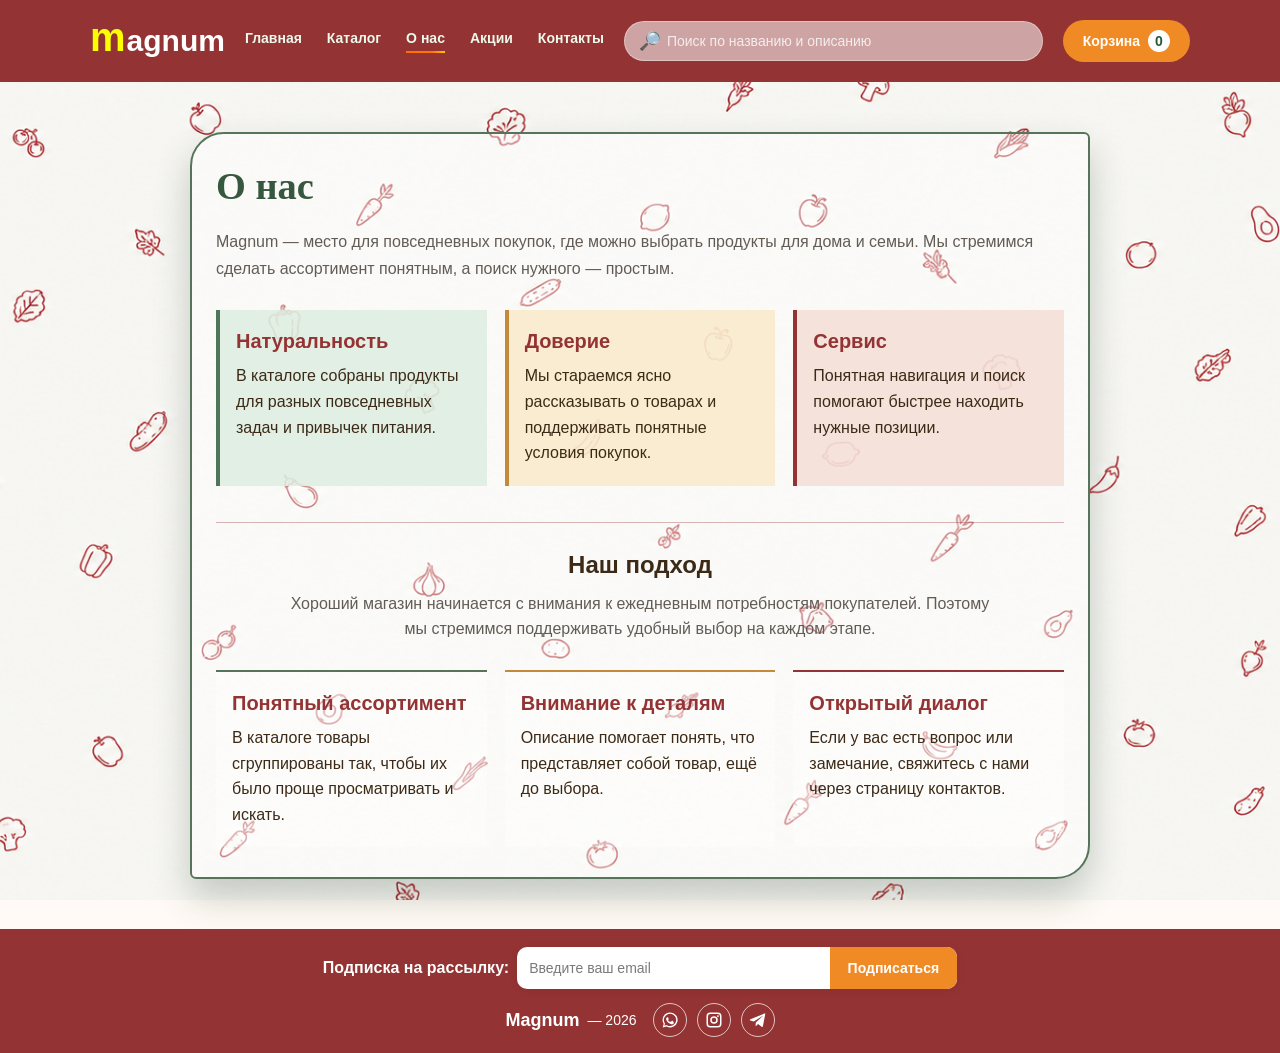
==== aboutus.html @ 32611082 "Add files via upload" ====
<!DOCTYPE html>
<html lang="ru">
<head>
    <meta charset="UTF-8">
    <meta name="viewport" content="width=device-width, initial-scale=1.0">
    <title>market</title>
    <style>
        * {
            box-sizing: border-box;
        }

        body {
            margin: 0;
            font-family: Arial, sans-serif;
            background-color: #fffaf5;
            background-image: url("ChatGPT Image 29 сент. 2026 г., 17_31_54.png");
            background-position: center;
            background-size: cover;
            background-attachment: fixed;
            background-repeat: no-repeat;
            color: #333333;
            min-height: 100vh;
            display: flex;
            flex-direction: column;
        }

        main {
            flex: 1;
        }

        .container {
            width: min(1100px, calc(100% - 40px));
            margin: 0 auto;
        }

        .site-header {
            background: #943333;
            color: #ffffff;
            padding: 15px 0;
        }

        .header-wrap {
            display: flex;
            align-items: center;
            justify-content: space-between;
            gap: 20px;
            flex-wrap: wrap;
        }

        .header-search {
            flex: 1;
            max-width: 420px;
            min-width: 200px;
            position: relative;
            order: 2;
            margin-left: auto;
        }

        .header-search input {
            width: 100%;
            padding: 11px 15px 11px 42px;
            border: 1px solid rgba(255, 255, 255, 0.35);
            border-radius: 25px;
            background: rgba(253, 253, 253, 0.555);
            color: #ffffff;
            font-size: 14px;
            outline: none;
            transition: transform 0.2s ease, box-shadow 0.2s ease;
        }

        .header-search input::placeholder {
            color: rgba(255, 255, 255, 0.8);
        }

        .header-search .search-icon {
            position: absolute;
            z-index: 1;
            left: 15px;
            top: 50%;
            transform: translateY(-50%);
            transition: transform 0.2s ease;
            font-size: 18px;
            color: #ffffff;
            pointer-events: none;
        }

        .logo {
            color: #ffffff;
            text-decoration: none;
            font-size: 30px;
            font-weight: 700;
            font-family: Arial, sans-serif;
            display: flex;
            align-items: center;
            gap: 1px;
        }

        .logo-icon {
            font-size: 40px;
            color: #fbff00;
            margin-bottom: 7px;
        }

        .main-menu {
            display: flex;
            align-items: center;
            gap: 25px;
        }

        .main-menu a {
            color: #edf9ea;
            font-size: 14px;
            font-weight: 700;
            font-family: Arial, sans-serif;
            text-decoration: none;
        }

        .main-menu a::after {
            content: "";
            display: block;
            width: 0;
            height: 2px;
            background: linear-gradient(to right, #fa7000, #ff7300, #ff7300, #ffc400);
            margin-top: 5px;
            transition: width 0.3s ease;
        }

        .main-menu a:hover::after,
        .main-menu a.active::after {
            width: 100%;
        }

        .cart {
            background: #f08a24;
            color: #ffffff;
            border-radius: 25px;
            padding: 10px 20px;
            font-size: 14px;
            font-weight: 700;
            text-decoration: none;
            display: flex;
            gap: 8px;
            align-items: center;
            margin-left: auto;
            order: 3;
            transition: transform 0.2s ease, box-shadow 0.2s ease, background-color 0.2s ease;
        }

        @media (hover: hover) and (prefers-reduced-motion: no-preference) {
            .header-search:hover .search-icon {
                transform: translate(-3px, -50%);
            }

            .header-search:hover input {
                transform: scale(1.03);
                box-shadow: 0 4px 12px rgba(0, 0, 0, 0.2);
            }

            .cart:hover {
                transform: scale(1.06);
                background: #d97818;
                box-shadow: 0 4px 12px rgba(0, 0, 0, 0.2);
            }
        }

        .cart-count {
            background: #ffffff;
            color: #245b34;
            border-radius: 50%;
            width: 22px;
            height: 22px;
            display: inline-flex;
            align-items: center;
            justify-content: center;
            font-weight: 800;
        }

        .site-footer {
            background: #943333;
            color: #ffffff;
            padding: 18px 0 16px;
            text-align: center;
            font-size: 14px;
            margin-top: auto;
        }

        .site-footer .container {
            display: flex;
            align-items: center;
            justify-content: center;
            gap: 8px;
            flex-wrap: wrap;
        }

        .site-footer .footer-name {
            font-weight: 700;
            font-size: 18px;
        }

        .footer-socials {
            display: flex;
            align-items: center;
            gap: 10px;
            margin-left: 8px;
        }

        .footer-social-link {
            display: inline-flex;
            align-items: center;
            justify-content: center;
            width: 34px;
            height: 34px;
            color: #ffffff;
            border: 1px solid rgba(255, 255, 255, 0.7);
            border-radius: 50%;
            transition: background-color 0.2s ease, color 0.2s ease;
        }

        .footer-social-link:hover,
        .footer-social-link:focus-visible {
            background: #ffffff;
            color: #943333;
        }

        .footer-social-link svg {
            width: 18px;
            height: 18px;
            fill: currentColor;
        }

        .footer-newsletter {
            display: flex;
            align-items: center;
            justify-content: center;
            gap: 12px;
            flex-wrap: wrap;
            margin-bottom: 14px;
        }

        .footer-newsletter-label {
            color: #ffffff;
            font-size: 16px;
            font-weight: 700;
        }

        .subscribe-form {
            display: flex;
            align-items: center;
            background: #ffffff;
            border-radius: 10px;
            overflow: hidden;
            width: min(440px, 100%);
            min-height: 42px;
            box-shadow: 0 2px 8px rgba(0, 0, 0, 0.08);
        }

        .subscribe-form input {
            flex: 1;
            min-width: 0;
            border: none;
            outline: none;
            background: transparent;
            color: #333333;
            font-size: 14px;
            padding: 0 12px;
            height: 42px;
        }

        .subscribe-form input::placeholder {
            color: #7a7a7a;
        }

        .subscribe-form button {
            border: none;
            background: #f08a24;
            color: #ffffff;
            font-weight: 700;
            font-size: 14px;
            padding: 0 18px;
            height: 42px;
            cursor: pointer;
            transition: background 0.2s ease;
        }

        .subscribe-form button:hover {
            background: #dd7d1b;
        }

    .page {
        padding: 50px 0;
    }

    .page-card {
        max-width: 900px;
        margin: 0 auto;
        background: rgba(255, 255, 255, 0.4);
        border: 2px solid #943333;
        border-radius: 12px;
        padding: 30px 24px;
        box-shadow: 0 12px 28px rgba(35, 20, 12, 0.24);
    }

    .page-title {
        margin: 0 0 20px;
        text-align: center;
        color: #3c2a17;
        font-size: clamp(28px, 3vw, 40px);
    }

    .page-text {
        margin: 0;
        color: #625c55;
        font-size: 16px;
        line-height: 1.7;
        text-align: center;
    }

    .info-grid {
        display: grid;
        grid-template-columns: repeat(auto-fit, minmax(200px, 1fr));
        gap: 18px;
        margin-top: 28px;
    }

    .info-card {
        background: rgba(255, 255, 255, 0.3);
        border: 1px solid #c97b66;
        border-radius: 12px;
        padding: 20px 16px;
        text-align: center;
        box-shadow: 0 4px 10px rgba(60, 42, 23, 0.12);
        transition: transform 0.2s ease, box-shadow 0.2s ease;
    }

    @media (hover: hover) and (prefers-reduced-motion: no-preference) {
        .info-card:hover {
            z-index: 1;
            transform: scale(1.04);
            box-shadow: 0 10px 20px rgba(60, 42, 23, 0.2);
        }
    }

    .info-card h3 {
        margin: 0 0 10px;
        color: #943333;
        font-size: 20px;
    }

    .info-card p {
        margin: 0;
        color: #3c2a17;
        line-height: 1.6;
    }

    .content-section {
        margin-top: 36px;
        padding-top: 28px;
        border-top: 1px solid rgba(148, 51, 51, 0.35);
    }

    .section-title {
        margin: 0 0 12px;
        color: #3c2a17;
        font-size: 24px;
        text-align: center;
    }

    .section-text {
        max-width: 720px;
        margin: 0 auto;
        color: #625c55;
        line-height: 1.6;
        text-align: center;
    }

    .about-card {
        border-color: #55745a;
        border-radius: 34px 6px 34px 6px;
        box-shadow: 0 18px 36px rgba(35, 58, 39, 0.24);
    }

    .about-card .page-title {
        color: #36583e;
        font-family: Georgia, serif;
        text-align: left;
    }

    .about-card .page-text {
        text-align: left;
    }

    .about-values .info-card {
        border: 0;
        border-left: 4px solid #55745a;
        border-radius: 0;
        box-shadow: none;
        text-align: left;
    }

    .about-values .info-card:nth-child(1) {
        background: rgba(222, 237, 224, 0.84);
        border-left-color: #4f765a;
    }

    .about-values .info-card:nth-child(2) {
        background: rgba(250, 235, 202, 0.86);
        border-left-color: #c28a3a;
    }

    .about-values .info-card:nth-child(3) {
        background: rgba(245, 222, 214, 0.84);
        border-left-color: #943333;
    }

    .about-principles .info-card {
        border: 0;
        border-top: 2px solid #55745a;
        border-radius: 0;
        box-shadow: none;
        text-align: left;
    }

    .about-principles .info-card:nth-child(2) {
        border-top-color: #c28a3a;
    }

    .about-principles .info-card:nth-child(3) {
        border-top-color: #943333;
    }

    @media (max-width: 360px) {
        .main-menu {
            width: 100%;
            justify-content: space-between;
            gap: 8px;
        }

        .main-menu a {
            font-size: 12px;
        }
    }

    
    </style>
</head> 
<body>
    <header class="site-header">
        <div class="container header-wrap">
            <a class="logo" href="#">
                <span class="logo-icon">m</span>
                <span class="logo-text">agnum</span>
            </a>

            <nav class="main-menu">
                <a href="index.html">Главная</a>
                <a href="catalog.html">Каталог</a>
                <a class="active" href="aboutus.html">О нас</a>
                <a href="sales.html">Акции</a>
                <a href="cont.html">Контакты</a>
            </nav>

            <a class="cart" href="#">
                <span>Корзина</span>
                <span class="cart-count">0</span>
            </a>

            <div class="header-search">
                <span class="search-icon">🔎</span>
                <input id="productSearch" type="text" placeholder="Поиск по названию и описанию" aria-label="Поиск по названию и описанию">
            </div>
        </div>
    </header>

    <main class="page">
        <div class="container">
            <div class="page-card about-card">
                <h1 class="page-title">О нас</h1>
                <p class="page-text">Magnum — место для повседневных покупок, где можно выбрать продукты для дома и семьи. Мы стремимся сделать ассортимент понятным, а поиск нужного — простым.</p>

                <div class="info-grid about-values">
                    <div class="info-card">
                        <h3>Натуральность</h3>
                        <p>В каталоге собраны продукты для разных повседневных задач и привычек питания.</p>
                    </div>
                    <div class="info-card">
                        <h3>Доверие</h3>
                        <p>Мы стараемся ясно рассказывать о товарах и поддерживать понятные условия покупок.</p>
                    </div>
                    <div class="info-card">
                        <h3>Сервис</h3>
                        <p>Понятная навигация и поиск помогают быстрее находить нужные позиции.</p>
                    </div>
                </div>

                <section class="content-section">
                    <h2 class="section-title">Наш подход</h2>
                    <p class="section-text">Хороший магазин начинается с внимания к ежедневным потребностям покупателей. Поэтому мы стремимся поддерживать удобный выбор на каждом этапе.</p>
                    <div class="info-grid about-principles">
                        <div class="info-card">
                            <h3>Понятный ассортимент</h3>
                            <p>В каталоге товары сгруппированы так, чтобы их было проще просматривать и искать.</p>
                        </div>
                        <div class="info-card">
                            <h3>Внимание к деталям</h3>
                            <p>Описание помогает понять, что представляет собой товар, ещё до выбора.</p>
                        </div>
                        <div class="info-card">
                            <h3>Открытый диалог</h3>
                            <p>Если у вас есть вопрос или замечание, свяжитесь с нами через страницу контактов.</p>
                        </div>
                    </div>
                </section>
            </div>
        </div>
    </main>

    <footer class="site-footer">
        <div class="container footer-newsletter">
            <span class="footer-newsletter-label">Подписка на рассылку:</span>
            <form class="subscribe-form">
                <input type="email" placeholder="Введите ваш email">
                <button type="button">Подписаться</button>
            </form>
        </div>

        <div class="container">
            <span class="footer-name">Magnum</span>
            <span> — 2026</span>
            <div class="footer-socials" aria-label="Мы в социальных сетях">
                <a class="footer-social-link" href="https://www.whatsapp.com/" target="_blank" rel="noopener noreferrer" aria-label="WhatsApp">
                    <svg viewBox="0 0 24 24" aria-hidden="true"><path d="M12.04 2a9.87 9.87 0 0 0-8.45 14.97L2.3 22l5.16-1.35A9.93 9.93 0 1 0 12.04 2Zm0 18.08a8.18 8.18 0 0 1-4.17-1.14l-.3-.18-3.06.8.82-2.98-.2-.31a8.18 8.18 0 1 1 6.91 3.81Zm4.49-6.13c-.25-.13-1.48-.73-1.71-.81-.23-.08-.4-.13-.57.13-.17.25-.65.81-.8.98-.15.17-.3.19-.55.06-.25-.12-1.05-.39-2-.1-.74-.68-1.24-1.52-1.38-1.77-.15-.25-.02-.39.11-.52.11-.11.25-.3.37-.44.12-.15.16-.25.25-.42.08-.17.04-.31-.02-.44-.06-.13-.57-1.37-.78-1.88-.2-.49-.41-.42-.57-.43h-.49c-.17 0-.44.06-.67.31-.23.25-.88.86-.88 2.1s.9 2.43 1.03 2.6c.13.17 1.77 2.7 4.28 3.78.6.26 1.07.41 1.44.52.6.19 1.15.16 1.58.1.48-.07 1.48-.61 1.69-1.2.21-.59.21-1.1.15-1.2-.06-.11-.23-.17-.48-.3Z"/></svg>
                </a>
                <a class="footer-social-link" href="https://www.instagram.com/" target="_blank" rel="noopener noreferrer" aria-label="Instagram">
                    <svg viewBox="0 0 24 24" aria-hidden="true"><path d="M7 2h10a5 5 0 0 1 5 5v10a5 5 0 0 1-5 5H7a5 5 0 0 1-5-5V7a5 5 0 0 1 5-5Zm0 2a3 3 0 0 0-3 3v10a3 3 0 0 0 3 3h10a3 3 0 0 0 3-3V7a3 3 0 0 0-3-3H7Zm5 3a5 5 0 1 1 0 10 5 5 0 0 1 0-10Zm0 2a3 3 0 1 0 0 6 3 3 0 0 0 0-6Zm5.25-3.5a1.25 1.25 0 1 1 0 2.5 1.25 1.25 0 0 1 0-2.5Z"/></svg>
                </a>
                <a class="footer-social-link" href="https://t.me/" target="_blank" rel="noopener noreferrer" aria-label="Telegram">
                    <svg viewBox="0 0 24 24" aria-hidden="true"><path d="M21.8 3.2 18.6 20c-.24 1.19-.86 1.48-1.74.92l-4.8-3.54-2.32 2.23c-.26.26-.48.48-.98.48l.35-4.9 8.92-8.06c.39-.35-.08-.54-.6-.19L6.41 14.02l-4.7-1.47c-1.02-.32-1.04-1.02.21-1.51L20.3 3.46c.85-.31 1.6.2 1.5-.26Z"/></svg>
                </a>
            </div>
        </div>
    </footer>
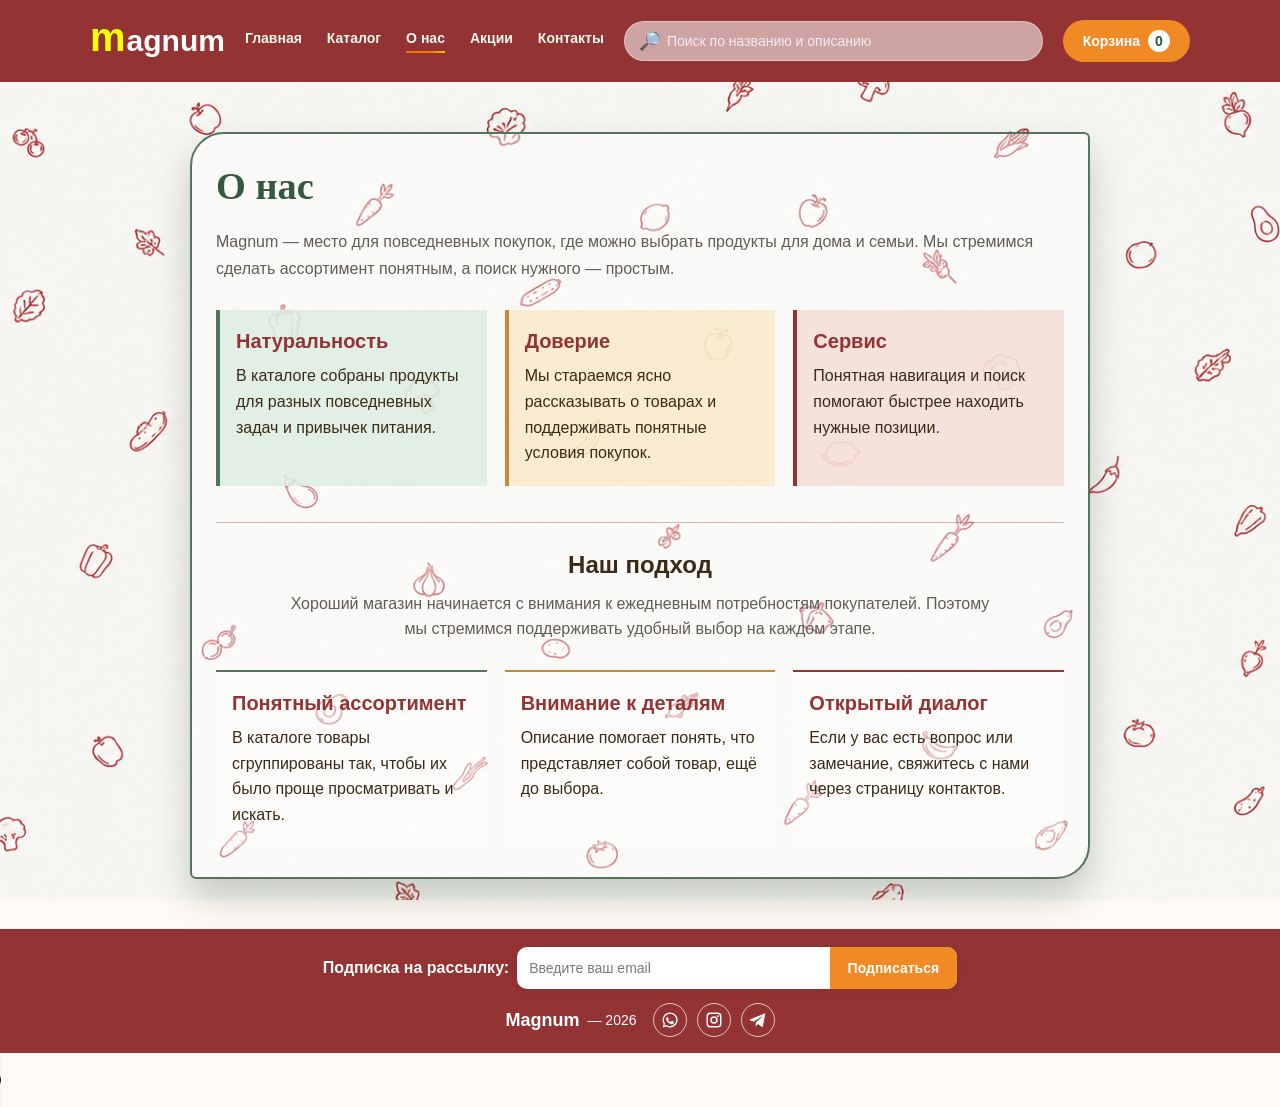
==== commit d74fc9fb: "Add files via upload" ====
--- a/aboutus.html
+++ b/aboutus.html
@@ -539,4 +539,25 @@
             </div>
         </div>
     </footer>
+    <audio id="background-music" controls autoplay loop>
+        <source src="jonasblakewood-background-music-618629.mp3" type="audio/mpeg">
+    </audio>
+    <script>
+        var backgroundMusic = document.getElementById('background-music');
+
+        function startBackgroundMusic() {
+            var playAttempt = backgroundMusic.play();
+            if (playAttempt) {
+                playAttempt.catch(function(error) {
+                    if (error.name !== 'NotAllowedError') {
+                        console.error('Не удалось запустить фоновую музыку:', error);
+                    }
+                });
+            }
+        }
+
+        startBackgroundMusic();
+        document.addEventListener('pointerdown', startBackgroundMusic, { once: true });
+        document.addEventListener('keydown', startBackgroundMusic, { once: true });
+    </script>
    
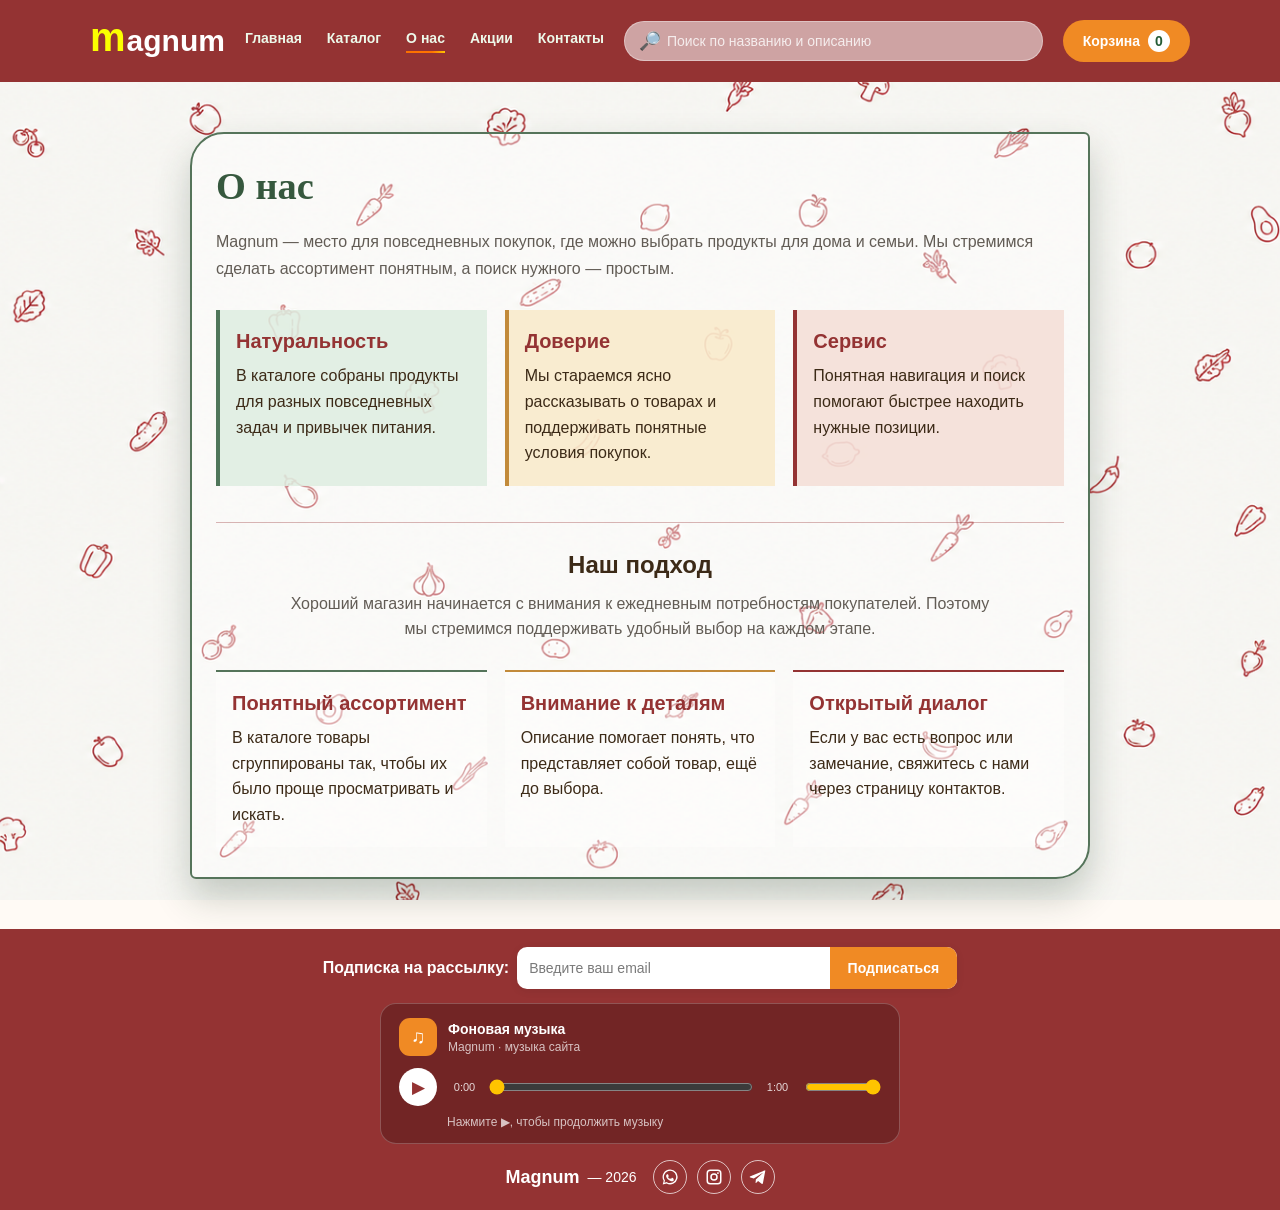
==== commit c46b7f2f: "Add files via upload" ====
--- a/aboutus.html
+++ b/aboutus.html
@@ -4,6 +4,7 @@
     <meta charset="UTF-8">
     <meta name="viewport" content="width=device-width, initial-scale=1.0">
     <title>market</title>
+    <link rel="stylesheet" href="music-player.css">
     <style>
         * {
             box-sizing: border-box;
@@ -523,6 +524,29 @@
             </form>
         </div>
 
+        <div class="music-player" aria-label="Музыкальный плеер">
+            <audio id="background-music" preload="metadata" loop>
+                <source src="jonasblakewood-background-music-618629.mp3" type="audio/mpeg">
+            </audio>
+            <div class="music-player__heading">
+                <span class="music-player__icon" aria-hidden="true">♫</span>
+                <div class="music-player__track">
+                    <span class="music-player__title">Фоновая музыка</span>
+                    <span class="music-player__subtitle">Magnum · музыка сайта</span>
+                </div>
+            </div>
+            <div class="music-player__controls">
+                <button class="music-player__button" id="music-play" type="button" aria-label="Воспроизвести" aria-pressed="false">▶</button>
+                <div class="music-player__timeline">
+                    <span class="music-player__time" id="music-current-time">0:00</span>
+                    <input id="music-progress" type="range" min="0" max="0" value="0" aria-label="Позиция воспроизведения">
+                    <span class="music-player__time" id="music-duration">0:00</span>
+                </div>
+                <input class="music-player__volume" id="music-volume" type="range" min="0" max="1" step="0.01" value="1" aria-label="Громкость">
+            </div>
+            <span class="music-player__status" id="music-status" role="status" aria-live="polite"></span>
+        </div>
+
         <div class="container">
             <span class="footer-name">Magnum</span>
             <span> — 2026</span>
@@ -539,25 +563,5 @@
             </div>
         </div>
     </footer>
-    <audio id="background-music" controls autoplay loop>
-        <source src="jonasblakewood-background-music-618629.mp3" type="audio/mpeg">
-    </audio>
-    <script>
-        var backgroundMusic = document.getElementById('background-music');
-
-        function startBackgroundMusic() {
-            var playAttempt = backgroundMusic.play();
-            if (playAttempt) {
-                playAttempt.catch(function(error) {
-                    if (error.name !== 'NotAllowedError') {
-                        console.error('Не удалось запустить фоновую музыку:', error);
-                    }
-                });
-            }
-        }
-
-        startBackgroundMusic();
-        document.addEventListener('pointerdown', startBackgroundMusic, { once: true });
-        document.addEventListener('keydown', startBackgroundMusic, { once: true });
-    </script>
+    <script src="music-player.js"></script>
    
--- a/music-player.css
+++ b/music-player.css
@@ -0,0 +1,129 @@
+.music-player {
+    width: min(520px, calc(100% - 40px));
+    margin: 0 auto 16px;
+    padding: 14px 18px;
+    border: 1px solid rgba(255, 255, 255, 0.22);
+    border-radius: 16px;
+    background: rgba(68, 20, 20, 0.42);
+    text-align: left;
+}
+
+.music-player__heading {
+    display: flex;
+    align-items: center;
+    gap: 11px;
+    margin-bottom: 12px;
+}
+
+.music-player__icon {
+    display: grid;
+    width: 38px;
+    height: 38px;
+    flex: 0 0 38px;
+    place-items: center;
+    border-radius: 11px;
+    background: #f08a24;
+    font-size: 19px;
+}
+
+.music-player__track {
+    min-width: 0;
+}
+
+.music-player__title {
+    display: block;
+    overflow: hidden;
+    font-size: 14px;
+    font-weight: 700;
+    text-overflow: ellipsis;
+    white-space: nowrap;
+}
+
+.music-player__subtitle,
+.music-player__status {
+    display: block;
+    margin-top: 3px;
+    color: rgba(255, 255, 255, 0.72);
+    font-size: 12px;
+}
+
+.music-player__controls {
+    display: flex;
+    align-items: center;
+    gap: 10px;
+}
+
+.music-player__button {
+    display: grid;
+    width: 38px;
+    height: 38px;
+    flex: 0 0 38px;
+    place-items: center;
+    border: 0;
+    border-radius: 50%;
+    background: #ffffff;
+    color: #943333;
+    cursor: pointer;
+    font-size: 17px;
+    transition: transform 0.2s ease, background-color 0.2s ease;
+}
+
+.music-player__button:hover {
+    transform: scale(1.06);
+    background: #fff0dc;
+}
+
+.music-player__button:focus-visible,
+.music-player input:focus-visible {
+    outline: 2px solid #ffc400;
+    outline-offset: 3px;
+}
+
+.music-player__timeline {
+    display: grid;
+    min-width: 0;
+    flex: 1;
+    grid-template-columns: 35px minmax(0, 1fr) 35px;
+    align-items: center;
+    gap: 7px;
+}
+
+.music-player__time {
+    color: rgba(255, 255, 255, 0.82);
+    font-size: 11px;
+    font-variant-numeric: tabular-nums;
+    text-align: center;
+}
+
+.music-player input[type="range"] {
+    width: 100%;
+    margin: 0;
+    accent-color: #ffc400;
+    cursor: pointer;
+}
+
+.music-player__volume {
+    width: 76px !important;
+    flex: 0 0 76px;
+}
+
+.music-player__status {
+    min-height: 14px;
+    margin: 9px 0 0 48px;
+}
+
+@media (max-width: 480px) {
+    .music-player {
+        width: calc(100% - 24px);
+        padding: 12px;
+    }
+
+    .music-player__controls {
+        gap: 7px;
+    }
+
+    .music-player__volume {
+        width: 58px !important;
+        flex-basis: 58px;
+    }
+}
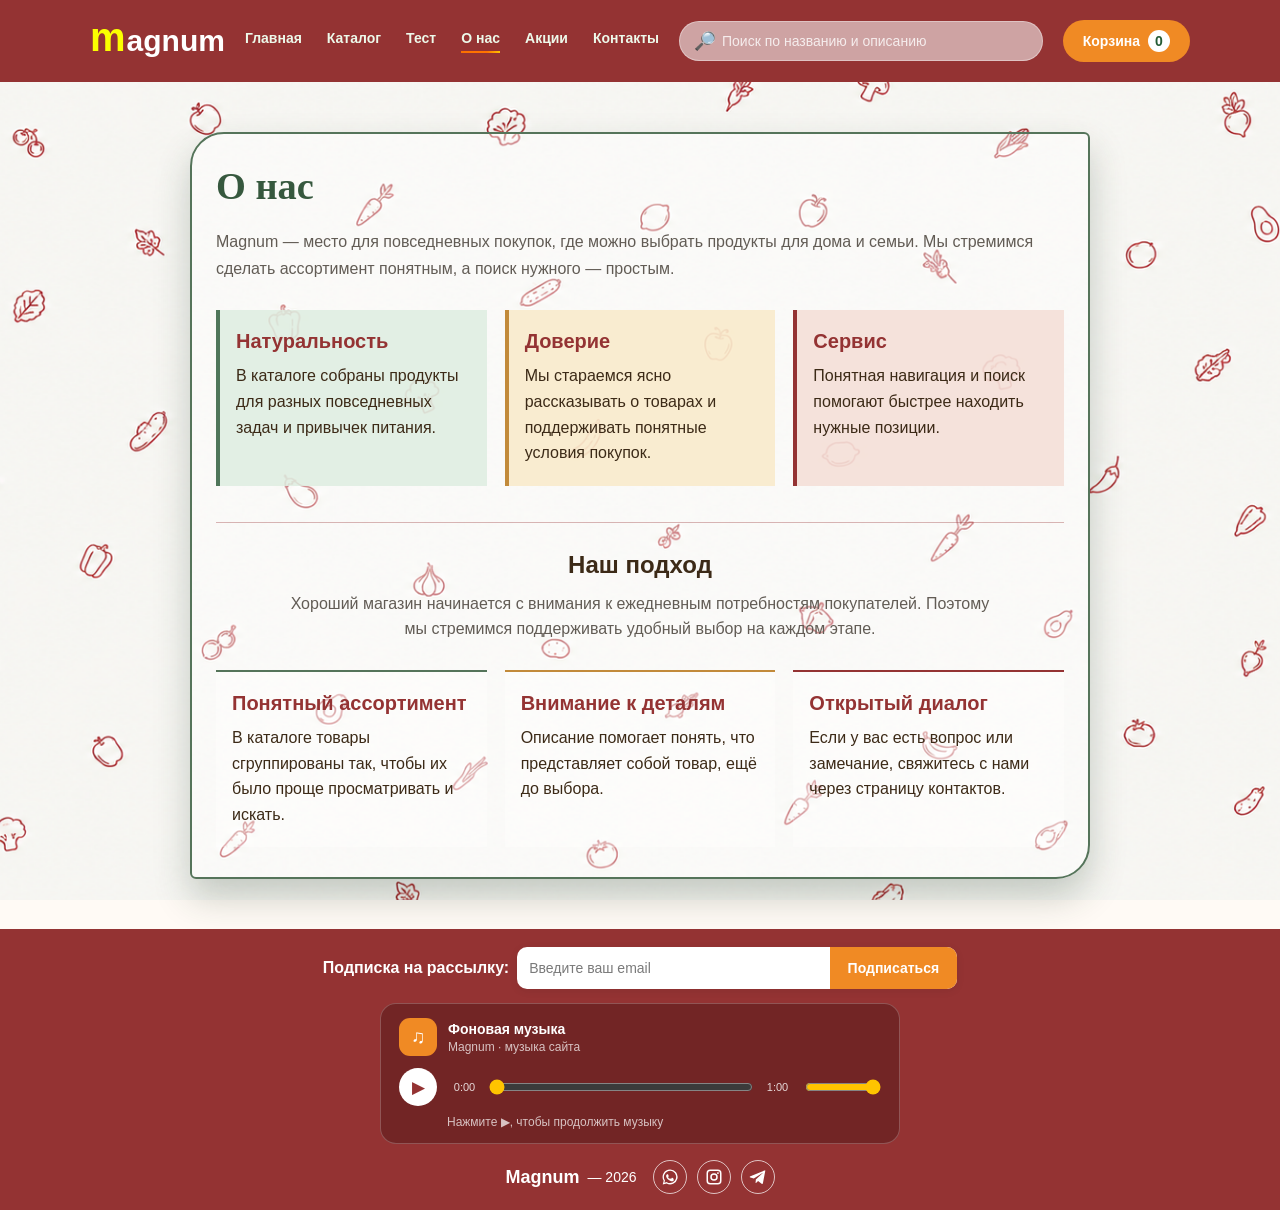
==== commit 8f345000: "Add files via upload" ====
--- a/aboutus.html
+++ b/aboutus.html
@@ -455,6 +455,7 @@
             <nav class="main-menu">
                 <a href="index.html">Главная</a>
                 <a href="catalog.html">Каталог</a>
+                <a href="quiz.html">Тест</a>
                 <a class="active" href="aboutus.html">О нас</a>
                 <a href="sales.html">Акции</a>
                 <a href="cont.html">Контакты</a>
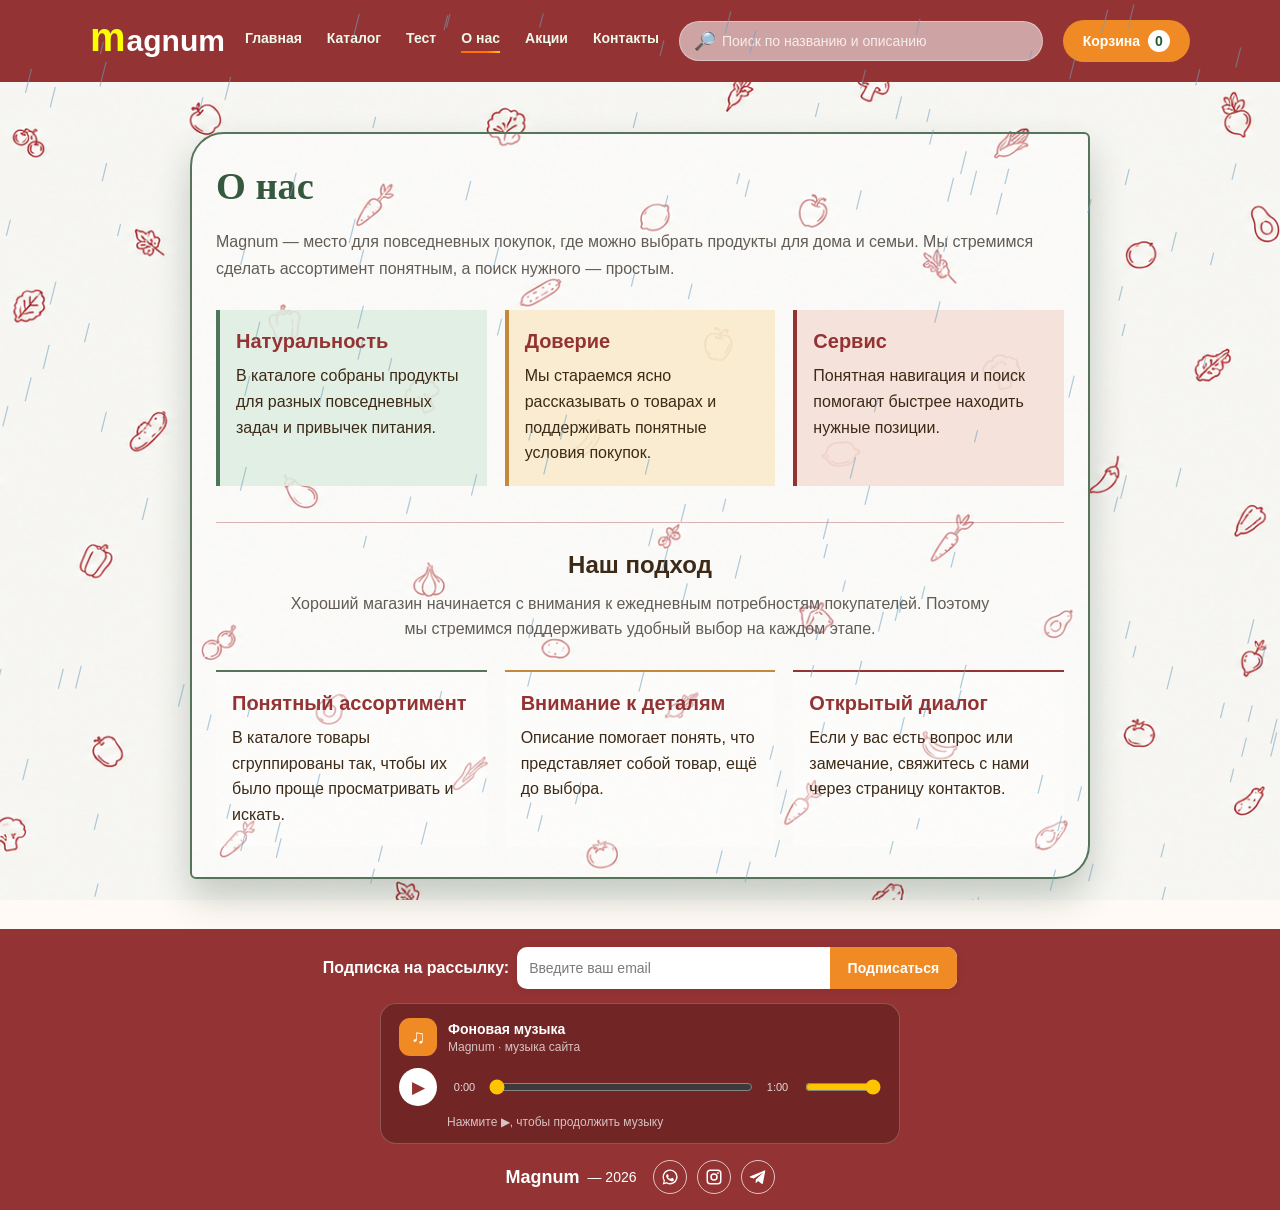
==== commit 90b75106: "Add files via upload" ====
--- a/aboutus.html
+++ b/aboutus.html
@@ -445,6 +445,7 @@
     </style>
 </head> 
 <body>
+    <canvas id="rainfall" aria-hidden="true"></canvas>
     <header class="site-header">
         <div class="container header-wrap">
             <a class="logo" href="#">
--- a/music-player.css
+++ b/music-player.css
@@ -1,3 +1,12 @@
+#rainfall {
+    position: fixed;
+    z-index: 9999;
+    inset: 0;
+    width: 100%;
+    height: 100%;
+    pointer-events: none;
+}
+
 .music-player {
     width: min(520px, calc(100% - 40px));
     margin: 0 auto 16px;
